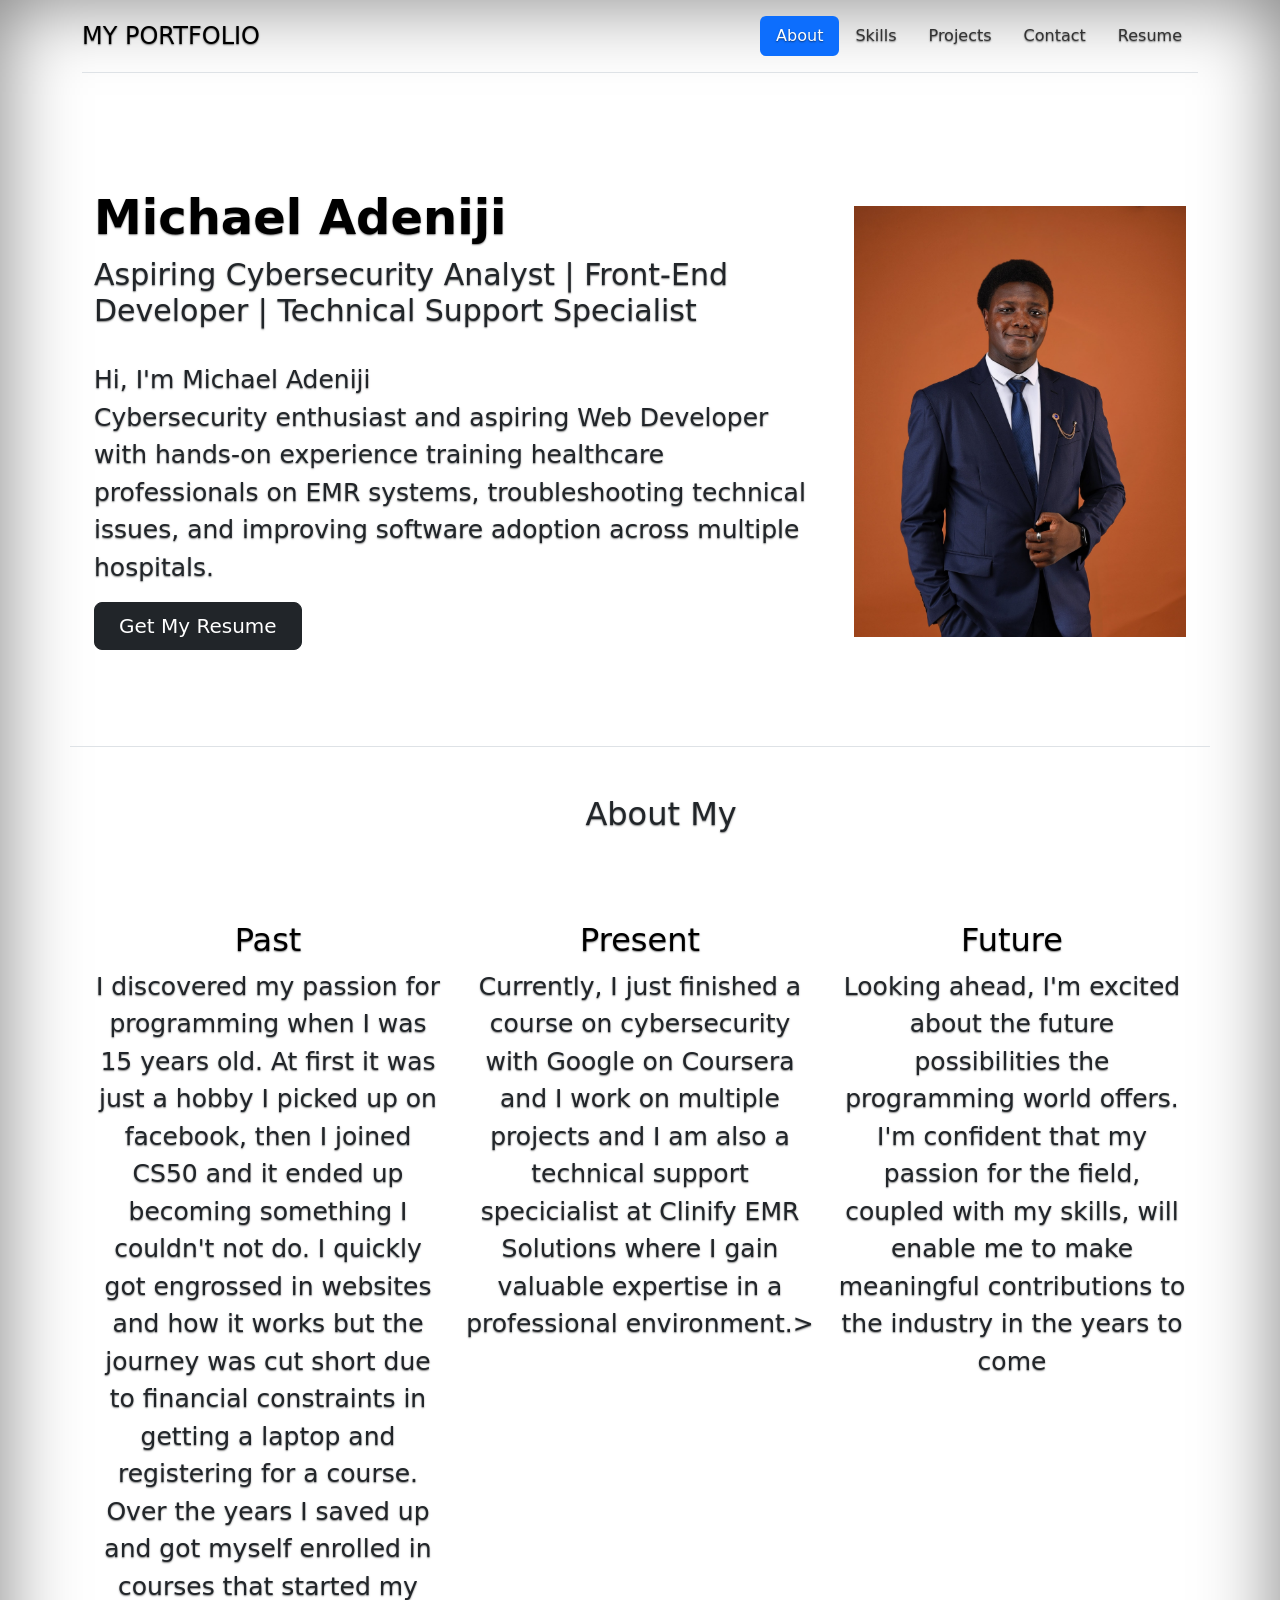
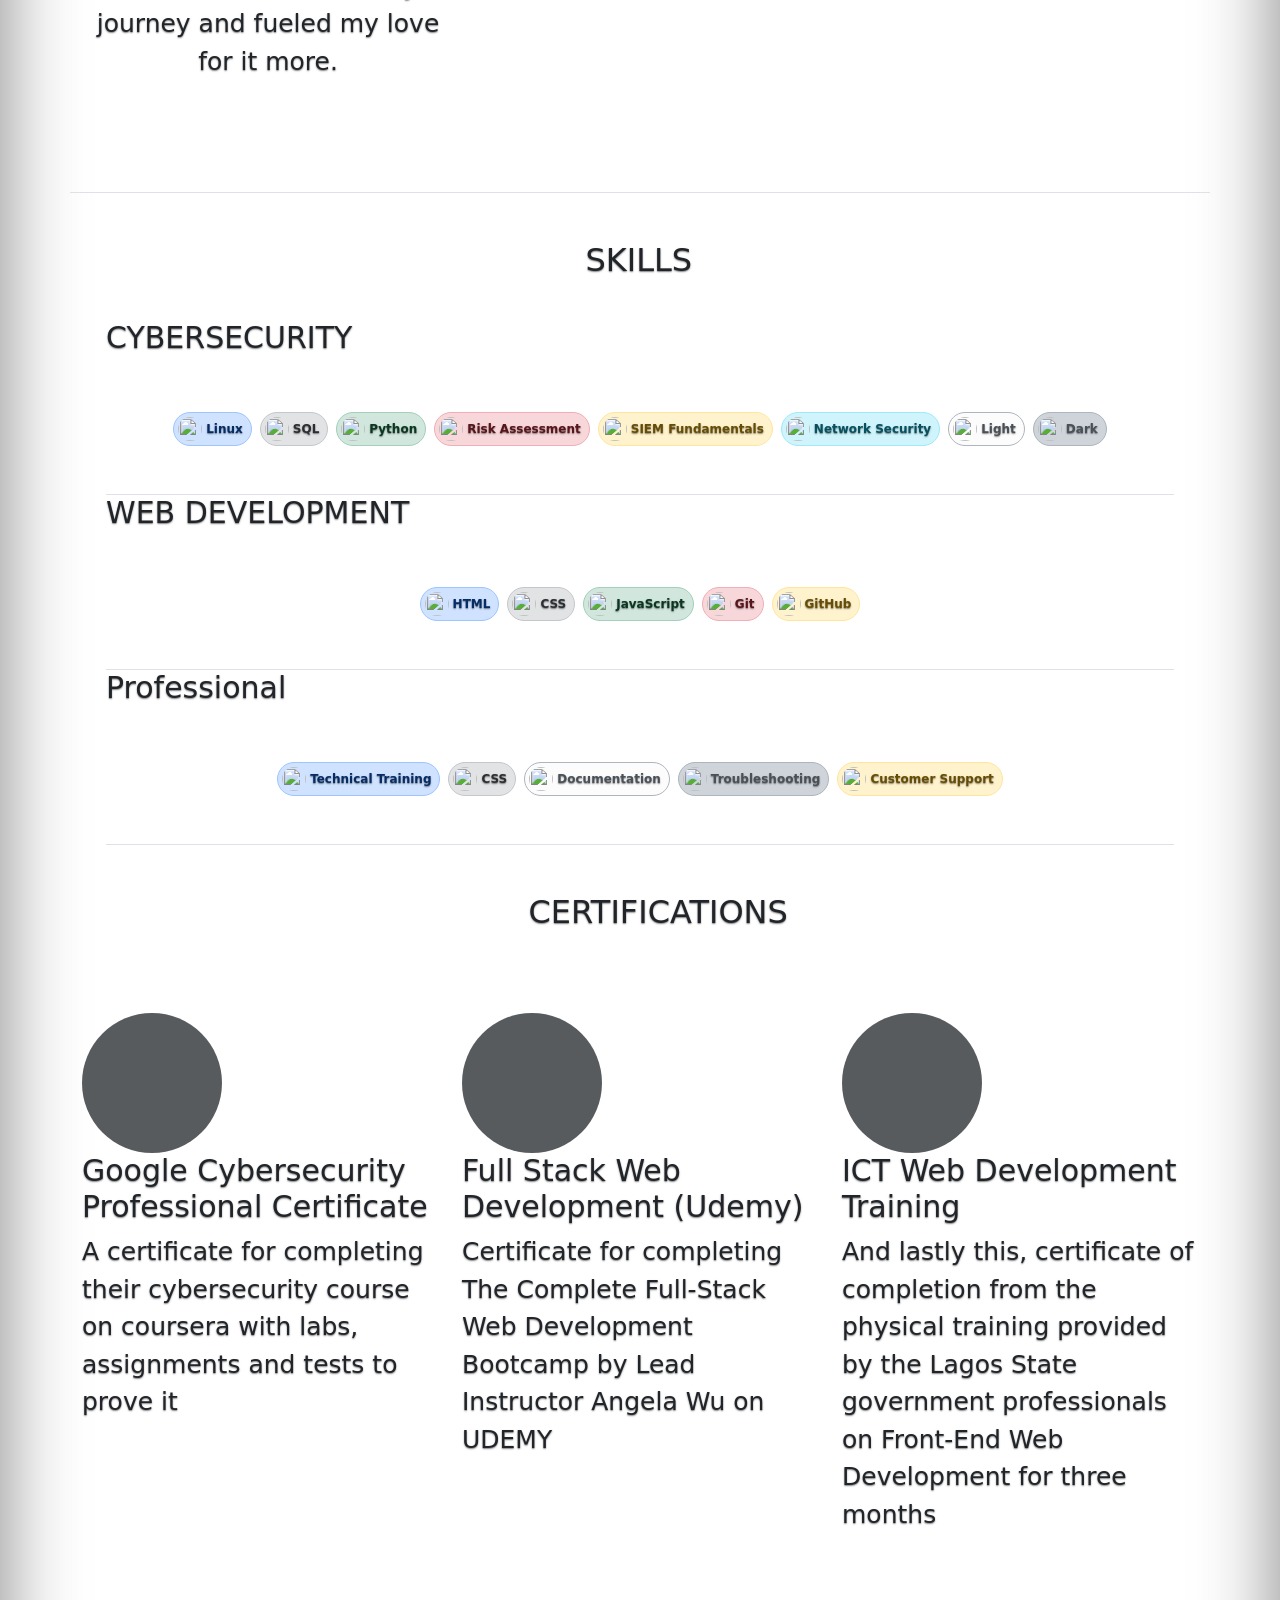
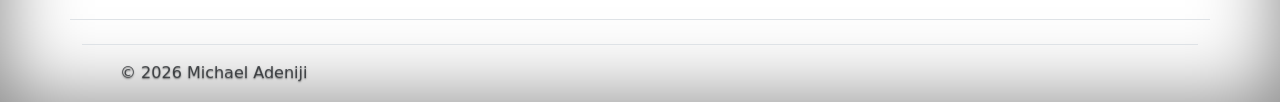
==== My Portfolio/index.html @ 59463bf4 "Add files via upload" ====
<!DOCTYPE html>
<html lang="en">
<head>
    <meta charset="UTF-8">
    <meta name="viewport" content="width=device-width, initial-scale=1.0">
    <link rel="stylesheet" href="bootstrap/bootstrap.min.css">
    <link rel="stylesheet" href="css/style.css">
    <title>Adeniji Michael's Projects</title>
</head>
<body>

    <section id="header">
        <div class="container"> 
            <header class="d-flex flex-wrap justify-content-center py-3 mb-4 border-bottom"> 
                <a href="/" class="d-flex align-items-center mb-3 mb-md-0 me-md-auto link-body-emphasis text-decoration-none"> 
                    <!-- <svg class="bi me-2" width="40" height="32" aria-hidden="true">
                        <use xlink:href="#bootstrap"></use>
                    </svg>  -->

                    <span class="fs-4">MY PORTFOLIO</span> 
                </a> 

                <ul class="nav nav-pills"> 
                    <li class="nav-item">
                        <a href="#" class="nav-link active" aria-current="page">About</a>
                    </li> 
                    <li class="nav-item">
                        <a href="#" class="nav-link">Skills</a>
                    </li> 
                    <li class="nav-item">
                        <a href="#" class="nav-link">Projects</a>
                    </li> 
                    <li class="nav-item">
                        <a href="#" class="nav-link">Contact</a>
                    </li> 
                    <li class="nav-item">
                        <a href="#" class="nav-link">Resume</a>
                    </li> 
                </ul> 
            </header> 
        </div>

    </section>

    <section id="about">

        <div class="container col-xxl-8 px-4 py-5 border-bottom"> 
            <div class="row flex-lg-row-reverse align-items-center g-5 py-5"> 
                <div class="col-10 col-sm-8 col-lg-4"> 
                    <img src="images/image.jpg" class="d-block mx-lg-auto img-fluid" alt="Bootstrap Themes" width="500" height="500" loading="lazy"> 
                </div> 

                <div class="col-lg-8"> 
                    <h1 class="display-5 fw-bold text-body-emphasis lh-1 mb-3">Michael Adeniji</h1> 
                    <h2 style="font-size: 30px;">Aspiring Cybersecurity Analyst | Front-End Developer | Technical Support Specialist</h2>
                    <!-- <h2 style="font-size: 20px;">Helping organizations and users adopt technology through secure systems, effective training, and practical problem-solving.</h2> -->

                    <br>
                    <p class="lead">Hi, I'm <strong>Michael Adeniji</strong> <br> Cybersecurity enthusiast and aspiring Web Developer with hands-on experience training healthcare professionals on EMR systems, troubleshooting technical issues, and improving software adoption across multiple hospitals.</p> 

                    <div class="d-grid gap-2 d-md-flex justify-content-md-start"> 
                        <button type="button" class="btn btn-dark btn-lg px-4 me-md-2">Get My Resume</button> 
                        <!-- <button type="button" class="btn btn-outline-secondary btn-lg px-4">Default</button>  -->
                    </div> 
                </div> 
            </div> 
        </div>

    </section>


    <section id="about-page">
        
        <div class="container px-4 py-5 border-bottom" id="featured-3"> 
            <h2 class="pb-2 about">About My</h2> 
            <br>
            <div class="row g-4 py-5 row-cols-1 row-cols-lg-3 ppf"> 
                <div class="feature col"> 
                    <h3 class="fs-2 text-body-emphasis">Past</h3> 
                    <p class="aboutp">I discovered  my passion for programming when I was 15 years old. At first it was just a hobby I picked up on facebook, then I joined CS50 and it ended up becoming something I couldn't not do. I quickly got engrossed in websites and how it works but the journey was cut short due to financial constraints in getting a laptop and registering for a course. Over the years I saved up and got myself enrolled in courses that started my journey and fueled my love for it more.</p> 
                    
                </div> 
                
                <div class="feature col"> 
                    <h3 class="fs-2 text-body-emphasis">Present</h3> 
                    <p class="aboutp">Currently, I just finished a course on cybersecurity with Google on Coursera and I work on multiple projects and I am also a technical support specicialist at Clinify EMR Solutions where I gain valuable expertise in a professional environment.> 
                    
                </div> 

                <div class="feature col"> 
                    <h3 class="fs-2 text-body-emphasis">Future</h3> 
                    <p class="aboutp">Looking ahead, I'm excited about the future possibilities the programming world offers. I'm confident that my passion for the field, coupled with my skills, will enable me to make meaningful contributions to the industry in the years to come</p> 
                    
                </div> 

                
    </section>


    <section id="skills">

        <div class="container px-4 py-5" id="featured-3"> 
            <h2 class="pb-2 about">SKILLS</h2> 
            <br>
            
            <div class="container">
                <h2 style="font-size: 30px;">CYBERSECURITY</h2>
                <div class="d-flex gap-2 justify-content-center py-5 border-bottom"> 
                    <span class="badge d-flex align-items-center p-1 pe-2 text-primary-emphasis bg-primary-subtle border border-primary-subtle rounded-pill"> 
                        <img class="rounded-circle me-1" width="24" height="24" src="https://github.com/mdo.png" alt="">Linux
                    </span> 
                    <span class="badge d-flex align-items-center p-1 pe-2 text-secondary-emphasis bg-secondary-subtle border border-secondary-subtle rounded-pill"> 
                        <img class="rounded-circle me-1" width="24" height="24" src="https://github.com/mdo.png" alt="">SQL
                    </span> 
                    <span class="badge d-flex align-items-center p-1 pe-2 text-success-emphasis bg-success-subtle border border-success-subtle rounded-pill"> 
                        <img class="rounded-circle me-1" width="24" height="24" src="https://github.com/mdo.png" alt="">Python
                    </span> 
                    <span class="badge d-flex align-items-center p-1 pe-2 text-danger-emphasis bg-danger-subtle border border-danger-subtle rounded-pill"> 
                        <img class="rounded-circle me-1" width="24" height="24" src="https://github.com/mdo.png" alt="">Risk Assessment
                    </span> 
                    <span class="badge d-flex align-items-center p-1 pe-2 text-warning-emphasis bg-warning-subtle border border-warning-subtle rounded-pill"> 
                        <img class="rounded-circle me-1" width="24" height="24" src="https://github.com/mdo.png" alt="">SIEM Fundamentals
                    </span> 
                    <span class="badge d-flex align-items-center p-1 pe-2 text-info-emphasis bg-info-subtle border border-info-subtle rounded-pill"> 
                        <img class="rounded-circle me-1" width="24" height="24" src="https://github.com/mdo.png" alt="">Network Security
                    </span> 
                    <span class="badge d-flex align-items-center p-1 pe-2 text-dark-emphasis bg-light-subtle border border-dark-subtle rounded-pill"> 
                        <img class="rounded-circle me-1" width="24" height="24" src="https://github.com/mdo.png" alt="">Light
                    </span> 
                    <span class="badge d-flex align-items-center p-1 pe-2 text-dark-emphasis bg-dark-subtle border border-dark-subtle rounded-pill"> 
                        <img class="rounded-circle me-1" width="24" height="24" src="https://github.com/mdo.png" alt="">Dark
                    </span> 
                </div>

                <h2 style="font-size: 30px;">WEB DEVELOPMENT</h2>
                <div class="d-flex gap-2 justify-content-center py-5 border-bottom"> 
                    <span class="badge d-flex align-items-center p-1 pe-2 text-primary-emphasis bg-primary-subtle border border-primary-subtle rounded-pill"> 
                        <img class="rounded-circle me-1" width="24" height="24" src="https://github.com/mdo.png" alt="">HTML
                    </span> 
                    <span class="badge d-flex align-items-center p-1 pe-2 text-secondary-emphasis bg-secondary-subtle border border-secondary-subtle rounded-pill"> 
                        <img class="rounded-circle me-1" width="24" height="24" src="https://github.com/mdo.png" alt="">CSS
                    </span> 
                    <span class="badge d-flex align-items-center p-1 pe-2 text-success-emphasis bg-success-subtle border border-success-subtle rounded-pill"> 
                        <img class="rounded-circle me-1" width="24" height="24" src="https://github.com/mdo.png" alt="">JavaScript
                    </span> 
                    <span class="badge d-flex align-items-center p-1 pe-2 text-danger-emphasis bg-danger-subtle border border-danger-subtle rounded-pill"> 
                        <img class="rounded-circle me-1" width="24" height="24" src="https://github.com/mdo.png" alt="">Git
                    </span> 
                    <span class="badge d-flex align-items-center p-1 pe-2 text-warning-emphasis bg-warning-subtle border border-warning-subtle rounded-pill"> 
                        <img class="rounded-circle me-1" width="24" height="24" src="https://github.com/mdo.png" alt="">GitHub
                    </span> 
                    <!-- <span class="badge d-flex align-items-center p-1 pe-2 text-info-emphasis bg-info-subtle border border-info-subtle rounded-pill"> 
                        <img class="rounded-circle me-1" width="24" height="24" src="https://github.com/mdo.png" alt="">Network Security
                    </span> 
                    <span class="badge d-flex align-items-center p-1 pe-2 text-dark-emphasis bg-light-subtle border border-dark-subtle rounded-pill"> 
                        <img class="rounded-circle me-1" width="24" height="24" src="https://github.com/mdo.png" alt="">Light
                    </span> 
                    <span class="badge d-flex align-items-center p-1 pe-2 text-dark-emphasis bg-dark-subtle border border-dark-subtle rounded-pill"> 
                        <img class="rounded-circle me-1" width="24" height="24" src="https://github.com/mdo.png" alt="">Dark
                    </span>  -->
                    
                </div>

                <h2 style="font-size: 30px;">Professional</h2>
                <div class="d-flex gap-2 justify-content-center py-5 border-bottom"> 
                    <span class="badge d-flex align-items-center p-1 pe-2 text-primary-emphasis bg-primary-subtle border border-primary-subtle rounded-pill"> 
                        <img class="rounded-circle me-1" width="24" height="24" src="https://github.com/mdo.png" alt="">Technical Training
                    </span> 
                    <span class="badge d-flex align-items-center p-1 pe-2 text-secondary-emphasis bg-secondary-subtle border border-secondary-subtle rounded-pill"> 
                        <img class="rounded-circle me-1" width="24" height="24" src="https://github.com/mdo.png" alt="">CSS
                    </span> 
                    <span class="badge d-flex align-items-center p-1 pe-2 text-dark-emphasis bg-light-subtle border border-dark-subtle rounded-pill"> 
                        <img class="rounded-circle me-1" width="24" height="24" src="https://github.com/mdo.png" alt="">Documentation
                    </span> 
                    <span class="badge d-flex align-items-center p-1 pe-2 text-dark-emphasis bg-dark-subtle border border-dark-subtle rounded-pill"> 
                        <img class="rounded-circle me-1" width="24" height="24" src="https://github.com/mdo.png" alt="">Troubleshooting
                    </span> 
                    <span class="badge d-flex align-items-center p-1 pe-2 text-warning-emphasis bg-warning-subtle border border-warning-subtle rounded-pill"> 
                        <img class="rounded-circle me-1" width="24" height="24" src="https://github.com/mdo.png" alt="">Customer Support
                    </span> 
                
                </div>
            </div>
        </div>
        

    </section>


    <section id="projects">

    </section>


    <section id="certification">

        <div class="container">

            <h2 class="pb-2 cert">CERTIFICATIONS</h2> 
            <br>

            <div class="row border-bottom certlist"> 
                <div class="col-lg-4"> 
                    <svg aria-label="Placeholder" class="bd-placeholder-img rounded-circle" height="140" preserveAspectRatio="xMidYMid slice" role="img" width="140" xmlns="http://www.w3.org/2000/svg">
                        <title>Placeholder</title>
                        <rect width="100%" height="100%" fill="var(--bs-secondary-color)"></rect>
                    </svg> 

                    <h2 style="font-size: 30px;">Google Cybersecurity Professional Certificate</h2> 
                    <p class="lead">A certificate for completing their cybersecurity course on coursera with labs, assignments and tests to prove it </p> 
                    <!-- <p>
                        <a class="btn btn-secondary" href="#">View details »</a>
                    </p>  -->
                </div>

                <!-- /.col-lg-4 --> 
                <div class="col-lg-4"> 
                    <svg aria-label="Placeholder" class="bd-placeholder-img rounded-circle" height="140" preserveAspectRatio="xMidYMid slice" role="img" width="140" xmlns="http://www.w3.org/2000/svg">
                        <title>Placeholder</title>
                        <rect width="100%" height="100%" fill="var(--bs-secondary-color)"></rect>
                    </svg> 

                    <h2 style="font-size: 30px;">Full Stack Web Development (Udemy)</h2> 
                    <p class="lead">Certificate for completing The Complete Full-Stack Web Development Bootcamp by <strong>Lead Instructor Angela Wu</strong>  on UDEMY </p> 
                    <!-- <p>
                        <a class="btn btn-secondary" href="#">View details »</a>
                    </p>  -->
                </div>

                <!-- /.col-lg-4 --> 
                <div class="col-lg-4"> 
                    <svg aria-label="Placeholder" class="bd-placeholder-img rounded-circle" height="140" preserveAspectRatio="xMidYMid slice" role="img" width="140" xmlns="http://www.w3.org/2000/svg">
                        <title>Placeholder</title>
                        <rect width="100%" height="100%" fill="var(--bs-secondary-color)"></rect>
                    </svg> 

                    <h2 style="font-size: 30px;">ICT Web Development Training</h2> 
                    <p class="lead">And lastly this, certificate of completion from the physical training  provided by the Lagos State government professionals on Front-End Web Development for three months</p> 
                    <!-- <p>
                        <a class="btn btn-secondary" href="#">View details »</a>
                    </p>  -->
                </div>

             
            </div>
        </div>

    </section>

    <section id="contact">

    </section>

    <section id="footer">
        <div class="container"> 
            <footer class="d-flex flex-wrap justify-content-between align-items-center py-3 mt-4 border-top"> 
                <div class="col-md-4 d-flex align-items-center"> 
                    <a href="/" class="mb-3 me-2 mb-md-0 text-body-secondary text-decoration-none lh-1" aria-label="Bootstrap"> 
                        <svg class="bi" width="30" height="24" aria-hidden="true">
                            <use xlink:href="#bootstrap"></use>
                        </svg> 
                    </a> 

                    <span class="mb-3 mb-md-0 text-body-secondary">© 2026 Michael Adeniji</span> 
                </div> 

                <ul class="nav col-md-4 justify-content-end list-unstyled d-flex"> 
                    <li class="ms-3">
                        <a class="text-body-secondary" href="#" aria-label="Instagram">
                            <svg class="bi" width="24" height="24" aria-hidden="true">
                                <use xlink:href="#instagram"></use>
                            </svg>
                        </a>
                    </li> 

                    <!-- <li class="ms-3">
                        <a class="text-body-secondary" href="#" aria-label="Facebook">
                            <svg class="bi" width="24" height="24">
                                <use xlink:href="#facebook"></use>
                            </svg> -->
                        </a>
                    </li> 
                </ul> 
            </footer> 
        </div>
    </section>

    
</body>
</html>
---- My Portfolio/css/style.css ----
/*
 * Globals
 */


/* Custom default button */


body {
    text-shadow: 0 .05rem .1rem rgba(0, 0, 0, .5);
    box-shadow: inset 0 0 5rem rgba(0, 0, 0, .5);
}





/*Myself*/

.b-example-divider {
    width: 100%;
    height: 3rem;
    background-color: #0000001a;
    border: solid rgba(0, 0, 0, .15);
    border-width: 1px 0;
    box-shadow: inset 0 .5em 1.5em #0000001a, inset 0 .125em .5em #00000026;
}

.lead{
  font-size: 25px;
  font-weight: 300;
}

.about{
  padding-left: 45%;
}

.ppf{
  text-align: center;
}

.aboutp{
  font-size: 25px;
}

.cert{
  margin-bottom: 50px;
  padding-left: 40%;
}

.certlist{
  padding-bottom: 70px;

}






/*Examples*/
.btn-light,
.btn-light:hover,
.btn-light:focus {
  color: #333;
  text-shadow: none; /* Prevent inheritance from `body` */
}


/*
 * Base structure
 */

body {
  text-shadow: 0 .05rem .1rem rgba(0, 0, 0, .5);
  box-shadow: inset 0 0 5rem rgba(0, 0, 0, .5);
}

.cover-container {
  max-width: 42em;
}


/*
 * Header
 */

.nav-masthead .nav-link {
  color: rgba(255, 255, 255, .5);
  border-bottom: .25rem solid transparent;
}

.nav-masthead .nav-link:hover,
.nav-masthead .nav-link:focus {
  border-bottom-color: rgba(255, 255, 255, .25);
}

.nav-masthead .nav-link + .nav-link {
  margin-left: 1rem;
}

.nav-masthead .active {
  color: #fff;
  border-bottom-color: #fff;
}

.nav-link{
  color: #333;
}
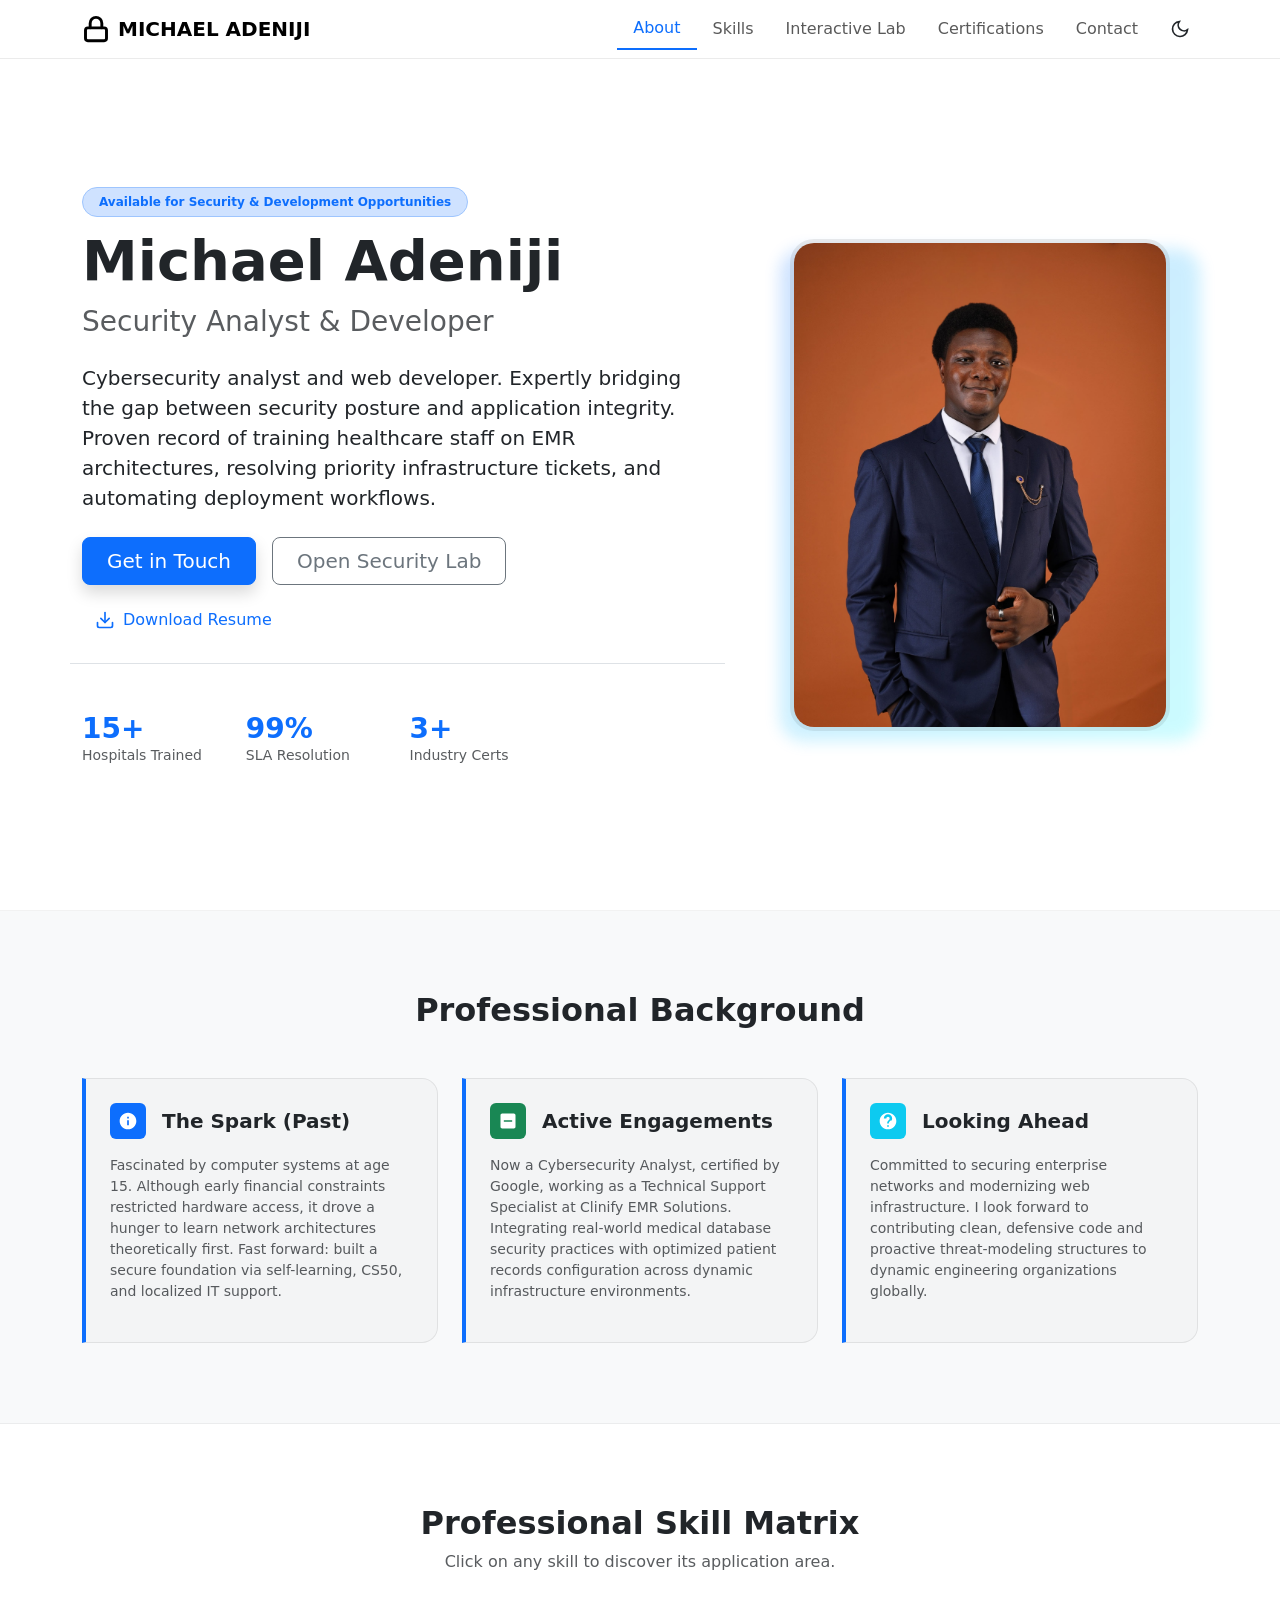
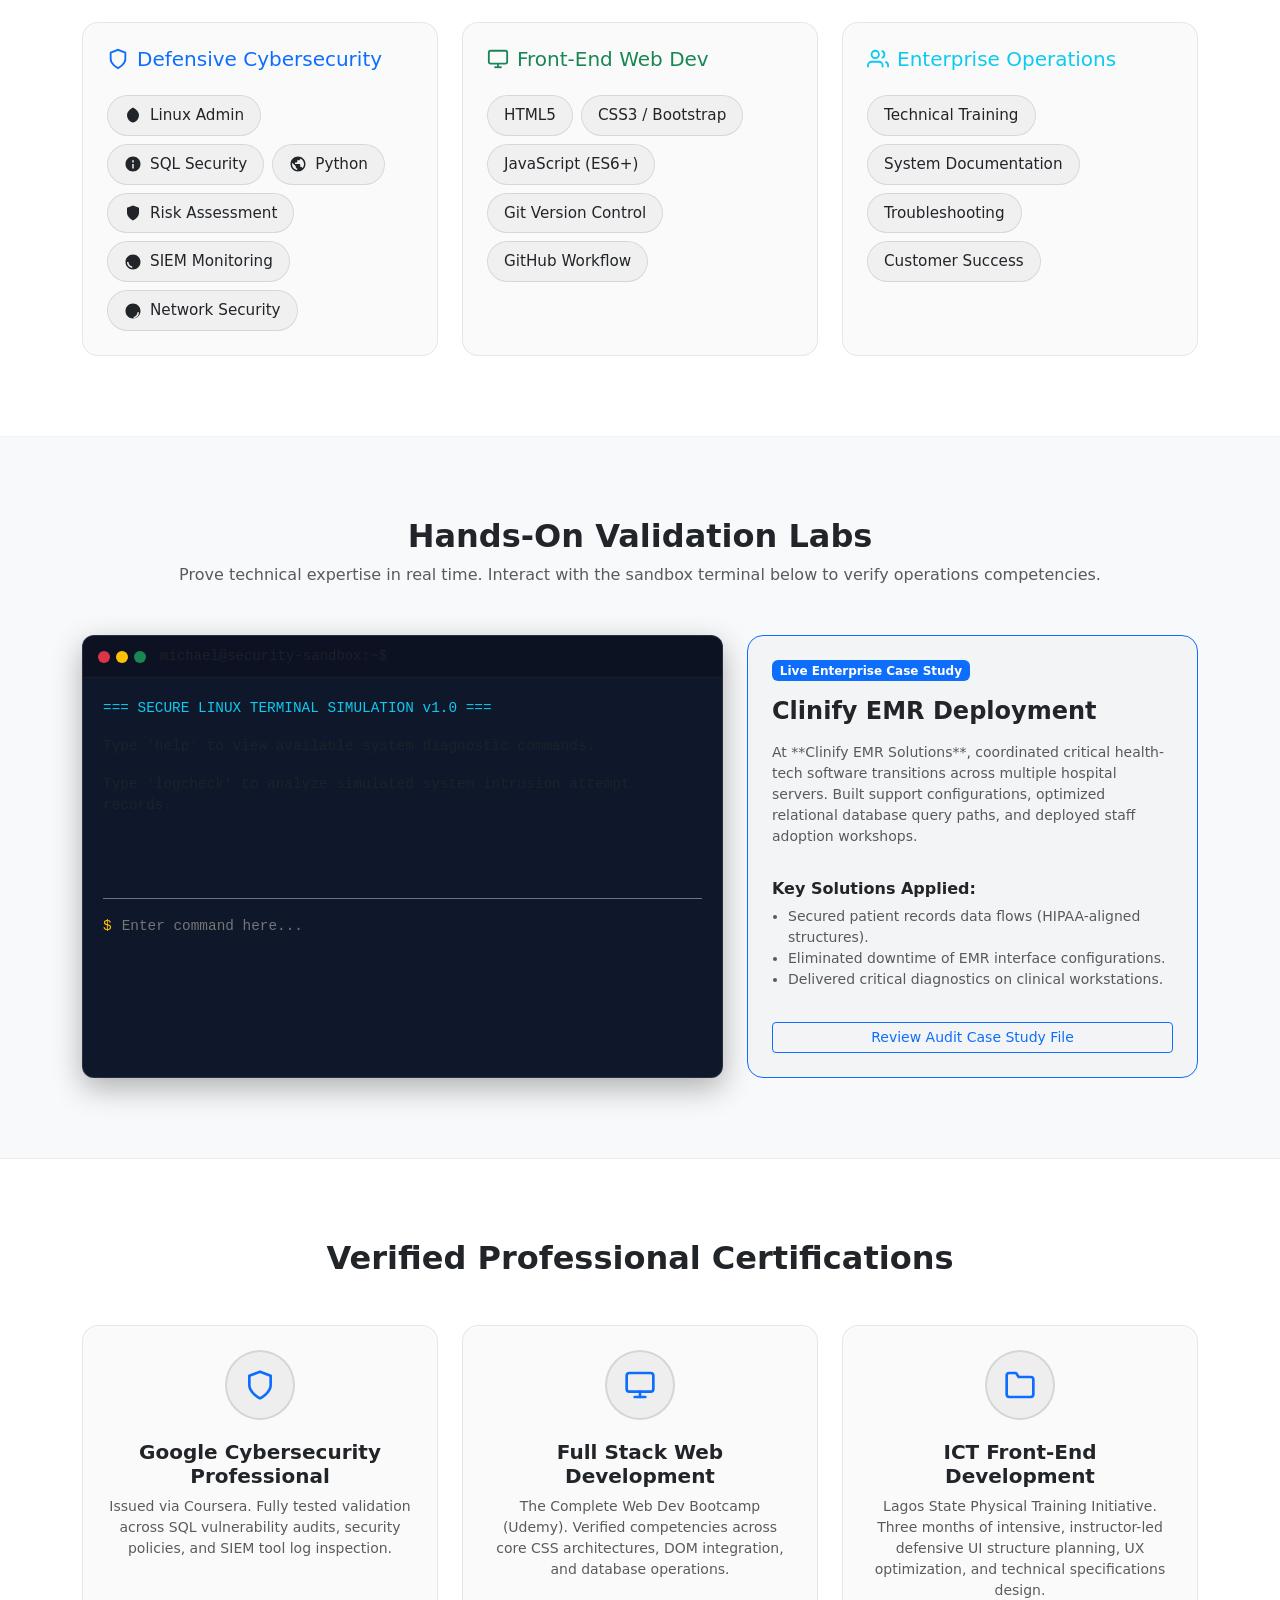
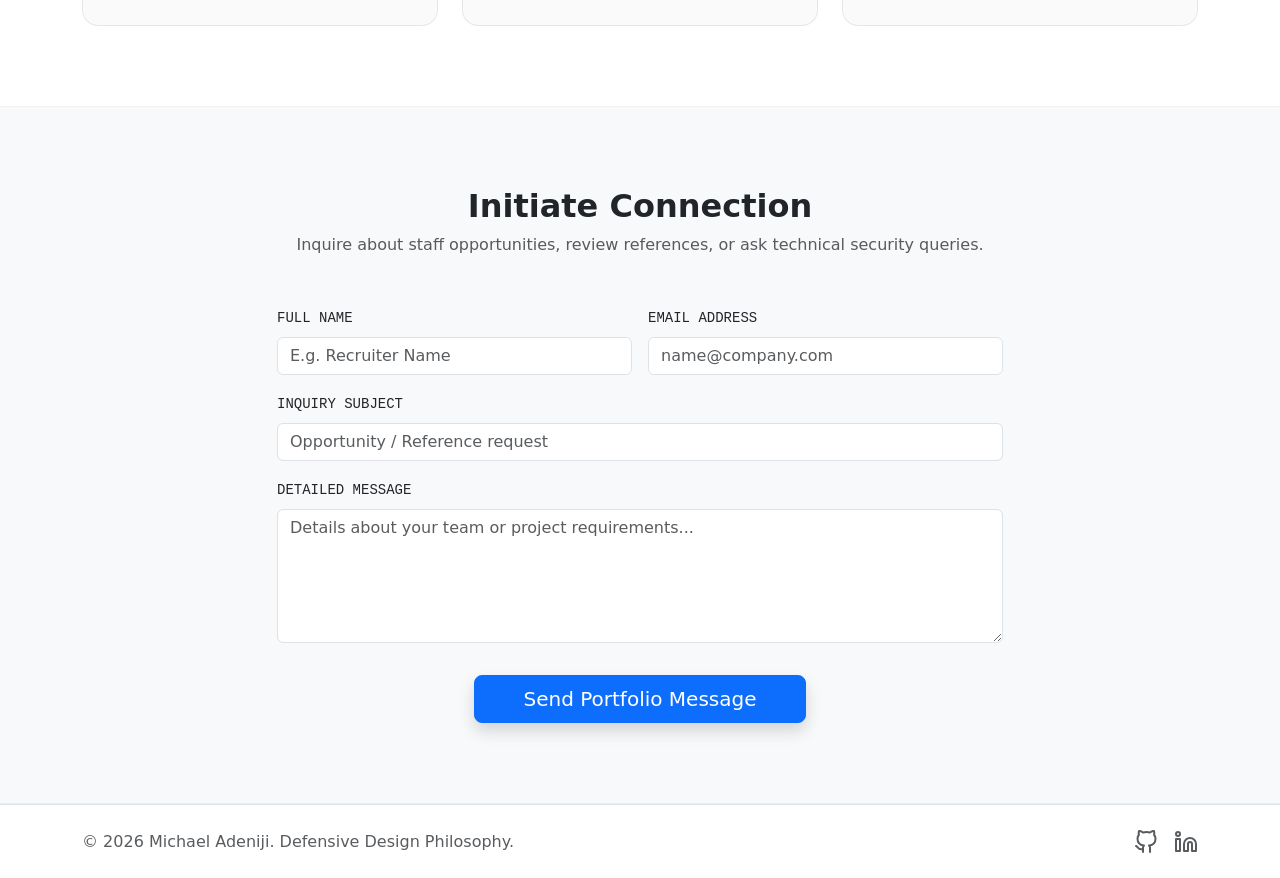
==== commit 6ea262a7: "Updated Files" ====
--- a/My Portfolio/index.html
+++ b/My Portfolio/index.html
@@ -3,288 +3,430 @@
 <head>
     <meta charset="UTF-8">
     <meta name="viewport" content="width=device-width, initial-scale=1.0">
-    <link rel="stylesheet" href="bootstrap/bootstrap.min.css">
-    <link rel="stylesheet" href="css/style.css">
-    <title>Adeniji Michael's Projects</title>
+    <link rel="stylesheet" href="bootstrap/bootstrap.css">
+    <link rel="stylesheet" href="css/style2.css">
+    <title>Michael Adeniji | Security, Tech Support & Web Dev Portfolio</title>
 </head>
 <body>
 
-    <section id="header">
-        <div class="container"> 
-            <header class="d-flex flex-wrap justify-content-center py-3 mb-4 border-bottom"> 
-                <a href="/" class="d-flex align-items-center mb-3 mb-md-0 me-md-auto link-body-emphasis text-decoration-none"> 
-                    <!-- <svg class="bi me-2" width="40" height="32" aria-hidden="true">
-                        <use xlink:href="#bootstrap"></use>
-                    </svg>  -->
-
-                    <span class="fs-4">MY PORTFOLIO</span> 
-                </a> 
-
-                <ul class="nav nav-pills"> 
-                    <li class="nav-item">
-                        <a href="#" class="nav-link active" aria-current="page">About</a>
-                    </li> 
-                    <li class="nav-item">
-                        <a href="#" class="nav-link">Skills</a>
-                    </li> 
-                    <li class="nav-item">
-                        <a href="#" class="nav-link">Projects</a>
-                    </li> 
-                    <li class="nav-item">
-                        <a href="#" class="nav-link">Contact</a>
-                    </li> 
-                    <li class="nav-item">
-                        <a href="#" class="nav-link">Resume</a>
-                    </li> 
-                </ul> 
-            </header> 
-        </div>
-
-    </section>
-
-    <section id="about">
-
-        <div class="container col-xxl-8 px-4 py-5 border-bottom"> 
-            <div class="row flex-lg-row-reverse align-items-center g-5 py-5"> 
-                <div class="col-10 col-sm-8 col-lg-4"> 
-                    <img src="images/image.jpg" class="d-block mx-lg-auto img-fluid" alt="Bootstrap Themes" width="500" height="500" loading="lazy"> 
-                </div> 
-
-                <div class="col-lg-8"> 
-                    <h1 class="display-5 fw-bold text-body-emphasis lh-1 mb-3">Michael Adeniji</h1> 
-                    <h2 style="font-size: 30px;">Aspiring Cybersecurity Analyst | Front-End Developer | Technical Support Specialist</h2>
-                    <!-- <h2 style="font-size: 20px;">Helping organizations and users adopt technology through secure systems, effective training, and practical problem-solving.</h2> -->
-
-                    <br>
-                    <p class="lead">Hi, I'm <strong>Michael Adeniji</strong> <br> Cybersecurity enthusiast and aspiring Web Developer with hands-on experience training healthcare professionals on EMR systems, troubleshooting technical issues, and improving software adoption across multiple hospitals.</p> 
-
-                    <div class="d-grid gap-2 d-md-flex justify-content-md-start"> 
-                        <button type="button" class="btn btn-dark btn-lg px-4 me-md-2">Get My Resume</button> 
-                        <!-- <button type="button" class="btn btn-outline-secondary btn-lg px-4">Default</button>  -->
-                    </div> 
-                </div> 
-            </div> 
-        </div>
-
-    </section>
-
-
-    <section id="about-page">
-        
-        <div class="container px-4 py-5 border-bottom" id="featured-3"> 
-            <h2 class="pb-2 about">About My</h2> 
-            <br>
-            <div class="row g-4 py-5 row-cols-1 row-cols-lg-3 ppf"> 
-                <div class="feature col"> 
-                    <h3 class="fs-2 text-body-emphasis">Past</h3> 
-                    <p class="aboutp">I discovered  my passion for programming when I was 15 years old. At first it was just a hobby I picked up on facebook, then I joined CS50 and it ended up becoming something I couldn't not do. I quickly got engrossed in websites and how it works but the journey was cut short due to financial constraints in getting a laptop and registering for a course. Over the years I saved up and got myself enrolled in courses that started my journey and fueled my love for it more.</p> 
+    <!-- STICKY HEADER -->
+    <nav class="navbar navbar-expand-lg sticky-top">
+        <div class="container">
+            <a class="navbar-brand d-flex align-items-center" href="#">
+                <svg class="me-2" width="28" height="28" viewBox="0 0 24 24" fill="none" stroke="currentColor" stroke-width="2.5" stroke-linecap="round" stroke-linejoin="round">
+                    <rect x="3" y="11" width="18" height="11" rx="2" ry="2"></rect>
+                    <path d="M7 11V7a5 5 0 0 1 10 0v4"></path>
+                </svg>
+                <span class="fw-bold tracking-wider">MICHAEL ADENIJI</span>
+            </a>
+            <button class="navbar-toggler" type="button" data-bs-toggle="collapse" data-bs-target="#navbarNav" aria-controls="navbarNav" aria-expanded="false" aria-label="Toggle navigation">
+                <span class="navbar-toggler-icon"></span>
+            </button>
+            <div class="collapse navbar-collapse" id="navbarNav">
+                <ul class="navbar-nav ms-auto align-items-center">
+                    <li class="nav-item"><a class="nav-link px-3 active" href="#about">About</a></li>
+                    <li class="nav-item"><a class="nav-link px-3" href="#skills">Skills</a></li>
+                    <li class="nav-item"><a class="nav-link px-3" href="#projects">Interactive Lab</a></li>
+                    <li class="nav-item"><a class="nav-link px-3" href="#certifications">Certifications</a></li>
+                    <li class="nav-item"><a class="nav-link px-3" href="#contact">Contact</a></li>
+                    <li class="nav-item ms-lg-2">
+                        <!-- Theme Toggle Button -->
+                        <button class="theme-switcher-btn" id="themeToggler" aria-label="Toggle dark/light theme">
+                            <!-- Sun Icon -->
+                            <svg class="d-none" id="sunIcon" width="20" height="20" viewBox="0 0 24 24" fill="none" stroke="currentColor" stroke-width="2">
+                                <circle cx="12" cy="12" r="5"></circle>
+                                <line x1="12" y1="1" x2="12" y2="3"></line>
+                                <line x1="12" y1="21" x2="12" y2="23"></line>
+                                <line x1="4.22" y1="4.22" x2="5.64" y2="5.64"></line>
+                                <line x1="18.36" y1="18.36" x2="19.78" y2="19.78"></line>
+                                <line x1="1" y1="12" x2="3" y2="12"></line>
+                                <line x1="21" y1="12" x2="23" y2="12"></line>
+                                <line x1="4.22" y1="19.78" x2="5.64" y2="18.36"></line>
+                                <line x1="18.36" y1="5.64" x2="19.78" y2="4.22"></line>
+                            </svg>
+                            <!-- Moon Icon -->
+                            <svg id="moonIcon" width="20" height="20" viewBox="0 0 24 24" fill="none" stroke="currentColor" stroke-width="2">
+                                <path d="M21 12.79A9 9 0 1 1 11.21 3 7 7 0 0 0 21 12.79z"></path>
+                            </svg>
+                        </button>
+                    </li>
+                </ul>
+            </div>
+        </div>
+    </nav>
+
+    <!-- HERO SECTION -->
+    <section id="about" class="d-flex align-items-center">
+        <div class="container">
+            <div class="row align-items-center g-5 py-5 flex-column-reverse flex-lg-row">
+                <div class="col-lg-7 text-center text-lg-start">
+                    <span class="badge bg-primary-subtle text-primary border border-primary-subtle px-3 py-2 rounded-pill mb-3">Available for Security & Development Opportunities</span>
+                    <h1 class="display-4 fw-bold lh-1 mb-3">Michael Adeniji</h1>
+                    <h2 class="h3 text-muted mb-4">Security Analyst & Developer</h2>
                     
-                </div> 
+                    <p class="lead mb-4">
+                        Cybersecurity analyst and web developer. Expertly bridging the gap between security posture and application integrity. Proven record of training healthcare staff on EMR architectures, resolving priority infrastructure tickets, and automating deployment workflows.
+                    </p>
+
+                    <div class="d-flex flex-wrap gap-3 justify-content-center justify-content-lg-start">
+                        <a href="#contact" class="btn btn-primary btn-lg px-4 shadow">Get in Touch</a>
+                        <a href="#projects" class="btn btn-outline-secondary btn-lg px-4">Open Security Lab</a>
+                        <button class="btn btn-link text-decoration-none d-flex align-items-center gap-2" id="downloadResumeBtn">
+                            <svg width="20" height="20" viewBox="0 0 24 24" fill="none" stroke="currentColor" stroke-width="2" stroke-linecap="round" stroke-linejoin="round">
+                                <path d="M21 15v4a2 2 0 0 1-2 2H5a2 2 0 0 1-2-2v-4"></path>
+                                <polyline points="7 10 12 15 17 10"></polyline>
+                                <line x1="12" y1="15" x2="12" y2="3"></line>
+                            </svg>
+                            Download Resume
+                        </button>
+                    </div>
+
+                    <!-- Recruiter Fast-Facts Stats Block -->
+                    <div class="row g-4 mt-4 pt-4 border-top">
+                        <div class="col-4 col-md-3">
+                            <h3 class="fw-bold text-primary mb-0">15+</h3>
+                            <p class="small text-muted">Hospitals Trained</p>
+                        </div>
+                        <div class="col-4 col-md-3">
+                            <h3 class="fw-bold text-primary mb-0">99%</h3>
+                            <p class="small text-muted">SLA Resolution</p>
+                        </div>
+                        <div class="col-4 col-md-3">
+                            <h3 class="fw-bold text-primary mb-0">3+</h3>
+                            <p class="small text-muted">Industry Certs</p>
+                        </div>
+                    </div>
+                </div>
+
+                <div class="col-lg-5 col-sm-9 col-11 text-center">
+                    <div class="hero-image-container">
+                        <div class="hero-image-bg"></div>
+                        <!-- Profile Image loads, with fallback styling and vector SVG if local asset fails -->
+                        <img src="images/image.jpg" class="img-fluid hero-img" alt="Michael Adeniji Profile" width="380" height="420" loading="lazy" onerror="this.onerror=null; this.src='data:image/svg+xml;utf8,<svg xmlns=%22http://www.w3.org/2000/svg%22 viewBox=%220 0 380 420%22 width=%22380%22 height=%22420%22 fill=%22%232c3e50%22><rect width=%22100%25%22 height=%22100%25%22 fill=%22%231e293b%22/><circle cx=%22190%22 cy=%22160%22 r=%2280%22 fill=%22%23334155%22/><path d=%22M60,340 C60,260 120,240 190,240 C260,240 320,260 320,340 L320,390 L60,390 Z%22 fill=%22%23334155%22/><text x=%2250%25%22 y=%2290%25%22 dominant-baseline=%22middle%22 text-anchor=%22middle%22 fill=%22%23ffffff%22 font-family=%22sans-serif%22 font-size=%2222%22>Michael Adeniji</text></svg>';">
+                    </div>
+                </div>
+            </div>
+        </div>
+    </section>
+
+    <!-- PROFESSIONAL TIMELINE SECTION -->
+    <section class="bg-body-tertiary">
+        <div class="container">
+            <h2 class="text-center mb-5 fw-bold">Professional Background</h2>
+            <div class="row g-4 justify-content-center">
+                <!-- Past -->
+                <div class="col-md-4">
+                    <div class="card h-100 custom-card timeline-card p-4">
+                        <div class="d-flex align-items-center gap-3 mb-3">
+                            <span class="badge bg-primary text-white p-2 rounded">
+                                <svg width="20" height="20" fill="currentColor" viewBox="0 0 24 24"><path d="M12 2C6.48 2 2 6.48 2 12s4.48 10 10 10 10-4.48 10-10S17.52 2 12 2zm1 15h-2v-6h2v6zm0-8h-2V7h2v2z"/></svg>
+                            </span>
+                            <h3 class="h5 mb-0 fw-bold">The Spark (Past)</h3>
+                        </div>
+                        <p class="text-muted small">
+                            Fascinated by computer systems at age 15. Although early financial constraints restricted hardware access, it drove a hunger to learn network architectures theoretically first. Fast forward: built a secure foundation via self-learning, CS50, and localized IT support.
+                        </p>
+                    </div>
+                </div>
+                <!-- Present -->
+                <div class="col-md-4">
+                    <div class="card h-100 custom-card timeline-card p-4">
+                        <div class="d-flex align-items-center gap-3 mb-3">
+                            <span class="badge bg-success text-white p-2 rounded">
+                                <svg width="20" height="20" fill="currentColor" viewBox="0 0 24 24"><path d="M19 3H5c-1.1 0-2 .9-2 2v14c0 1.1.9 2 2 2h14c1.1 0 2-.9 2-2V5c0-1.1-.9-2-2-2zm-2 10H7v-2h10v2z"/></svg>
+                            </span>
+                            <h3 class="h5 mb-0 fw-bold">Active Engagements</h3>
+                        </div>
+                        <p class="text-muted small">
+                            Now a Cybersecurity Analyst, certified by Google, working as a Technical Support Specialist at Clinify EMR Solutions. Integrating real-world medical database security practices with optimized patient records configuration across dynamic infrastructure environments.
+                        </p>
+                    </div>
+                </div>
+                <!-- Future -->
+                <div class="col-md-4">
+                    <div class="card h-100 custom-card timeline-card p-4">
+                        <div class="d-flex align-items-center gap-3 mb-3">
+                            <span class="badge bg-info text-white p-2 rounded">
+                                <svg width="20" height="20" fill="currentColor" viewBox="0 0 24 24"><path d="M12 2C6.48 2 2 6.48 2 12s4.48 10 10 10 10-4.48 10-10S17.52 2 12 2zm1 17h-2v-2h2v2zm2.07-7.75l-.9.92C13.45 12.9 13 13.5 13 15h-2v-.5c0-1.1.45-2.1 1.17-2.83l1.24-1.26c.37-.36.59-.86.59-1.41 0-1.1-.9-2-2-2s-2 .9-2 2H7c0-2.76 2.24-5 5-5s5 2.24 5 5c0 1.04-.42 1.99-1.07 2.75z"/></svg>
+                            </span>
+                            <h3 class="h5 mb-0 fw-bold">Looking Ahead</h3>
+                        </div>
+                        <p class="text-muted small">
+                            Committed to securing enterprise networks and modernizing web infrastructure. I look forward to contributing clean, defensive code and proactive threat-modeling structures to dynamic engineering organizations globally.
+                        </p>
+                    </div>
+                </div>
+            </div>
+        </div>
+    </section>
+
+    <!-- SKILLS SECTION -->
+    <section id="skills">
+        <div class="container">
+            <h2 class="text-center mb-2 fw-bold">Professional Skill Matrix</h2>
+            <p class="text-muted text-center mb-5">Click on any skill to discover its application area.</p>
+
+            <div class="row g-4">
+                <!-- Cybersecurity Stack -->
+                <div class="col-lg-4">
+                    <div class="card h-100 p-4 custom-card">
+                        <h3 class="h5 mb-4 text-primary d-flex align-items-center gap-2">
+                            <svg width="22" height="22" viewBox="0 0 24 24" fill="none" stroke="currentColor" stroke-width="2"><path d="M12 22s8-4 8-10V5l-8-3-8 3v7c0 6 8 10 8 10z"/></svg>
+                            Defensive Cybersecurity
+                        </h3>
+                        <div class="d-flex flex-wrap gap-2">
+                            <span class="skill-badge" data-skill="Linux">
+                                <svg viewBox="0 0 24 24"><path d="M12 2s-8 4-8 10h16c0-6-8-10-8-10z M4 12c0 5 4 10 8 10s8-5 8-10H4z"/></svg> Linux Admin
+                            </span>
+                            <span class="skill-badge" data-skill="SQL Injection / Query Security">
+                                <svg viewBox="0 0 24 24"><path d="M12 2C6.48 2 2 6.48 2 12s4.48 10 10 10 10-4.48 10-10S17.52 2 12 2zm1 16h-2v-6h2v6zm0-8h-2V7h2v2z"/></svg> SQL Security
+                            </span>
+                            <span class="skill-badge" data-skill="Scripting Automation">
+                                <svg viewBox="0 0 24 24"><path d="M12 2C6.48 2 2 6.48 2 12s4.48 10 10 10 10-4.48 10-10S17.52 2 12 2zm-1 17.93c-3.95-.49-7-3.85-7-7.93 0-.62.08-1.21.21-1.79L9 15v1c0 1.1.9 2 2 2v1.93zm6.9-2.53c-.26-.81-1-1.4-1.9-1.4h-1v-3c0-.55-.45-1-1-1h-6v-2h2c.55 0 1-.45 1-1V7h2c1.1 0 2-.9 2-2v-.41c2.93 1.19 5 4.06 5 7.41 0 2.08-.8 3.97-2.1 5.39z"/></svg> Python
+                            </span>
+                            <span class="skill-badge" data-skill="Vulnerability Analysis">
+                                <svg viewBox="0 0 24 24"><path d="M12 22s8-4 8-10V5l-8-3-8 3v7c0 6 8 10 8 10z"/></svg> Risk Assessment
+                            </span>
+                            <span class="skill-badge" data-skill="Security Monitoring">
+                                <svg viewBox="0 0 24 24"><path d="M12 2C6.48 2 2 6.48 2 12s4.48 10 10 10 10-4.48 10-10S17.52 2 12 2zm-1 17.93c-3.95-.49-7-3.85-7-7.93h2c0 3.04 2.19 5.57 5 6.13v1.8z"/></svg> SIEM Monitoring
+                            </span>
+                            <span class="skill-badge" data-skill="Traffic Analysis">
+                                <svg viewBox="0 0 24 24"><path d="M12 2C6.48 2 2 6.48 2 12s4.48 10 10 10 10-4.48 10-10S17.52 2 12 2zm1 17.93c2.81-.56 5-3.09 5-6.13h2c0 4.08-3.05 7.44-7 7.93v-1.8z"/></svg> Network Security
+                            </span>
+                        </div>
+                    </div>
+                </div>
+
+                <!-- Web Development Stack -->
+                <div class="col-lg-4">
+                    <div class="card h-100 p-4 custom-card">
+                        <h3 class="h5 mb-4 text-success d-flex align-items-center gap-2">
+                            <svg width="22" height="22" viewBox="0 0 24 24" fill="none" stroke="currentColor" stroke-width="2"><rect x="2" y="3" width="20" height="14" rx="2" ry="2"></rect><line x1="8" y1="21" x2="16" y2="21"></line><line x1="12" y1="17" x2="12" y2="21"></line></svg>
+                            Front-End Web Dev
+                        </h3>
+                        <div class="d-flex flex-wrap gap-2">
+                            <span class="skill-badge" data-skill="Document Layout">HTML5</span>
+                            <span class="skill-badge" data-skill="Responsive Layouts & Bootstrap">CSS3 / Bootstrap</span>
+                            <span class="skill-badge" data-skill="Dynamic Interactive DOM Logic">JavaScript (ES6+)</span>
+                            <span class="skill-badge" data-skill="Version Control Integration">Git Version Control</span>
+                            <span class="skill-badge" data-skill="Collaborative Engineering Code Repository">GitHub Workflow</span>
+                        </div>
+                    </div>
+                </div>
+
+                <!-- Enterprise Professional Stack -->
+                <div class="col-lg-4">
+                    <div class="card h-100 p-4 custom-card">
+                        <h3 class="h5 mb-4 text-info d-flex align-items-center gap-2">
+                            <svg width="22" height="22" viewBox="0 0 24 24" fill="none" stroke="currentColor" stroke-width="2"><path d="M17 21v-2a4 4 0 0 0-4-4H5a4 4 0 0 0-4 4v2"></path><circle cx="9" cy="7" r="4"></circle><path d="M23 21v-2a4 4 0 0 0-3-3.87"></path><path d="M16 3.13a4 4 0 0 1 0 7.75"></path></svg>
+                            Enterprise Operations
+                        </h3>
+                        <div class="d-flex flex-wrap gap-2">
+                            <span class="skill-badge" data-skill="User Training & Software Adoption Programs">Technical Training</span>
+                            <span class="skill-badge" data-skill="Internal Infrastructure Manuals">System Documentation</span>
+                            <span class="skill-badge" data-skill="Diagnostic Diagnostics & Active Logs Analysis">Troubleshooting</span>
+                            <span class="skill-badge" data-skill="SLA Management & Ticket Remediation">Customer Success</span>
+                        </div>
+                    </div>
+                </div>
+            </div>
+
+            <!-- Interactivity Insight Panel -->
+            <div class="mt-4 p-3 rounded-3 text-center border bg-body-secondary d-none" id="skillDescriptionPanel">
+                <strong id="selectedSkillName" class="text-primary">Selected Skill</strong>: <span id="selectedSkillDetail">Detail text will show here.</span>
+            </div>
+        </div>
+    </section>
+
+    <!-- PROJECTS & RECRUITER LAB SECTION -->
+    <section id="projects" class="bg-body-tertiary">
+        <div class="container">
+            <h2 class="text-center mb-2 fw-bold">Hands-On Validation Labs</h2>
+            <p class="text-muted text-center mb-5">Prove technical expertise in real time. Interact with the sandbox terminal below to verify operations competencies.</p>
+
+            <div class="row g-4">
+                <!-- Sandbox Interactive Terminal Widget -->
+                <div class="col-lg-7">
+                    <div class="terminal-box h-100 d-flex flex-column">
+                        <div class="terminal-header">
+                            <span class="terminal-dot bg-danger"></span>
+                            <span class="terminal-dot bg-warning"></span>
+                            <span class="terminal-dot bg-success"></span>
+                            <span class="ms-2 text-muted small font-monospace">michael@security-sandbox:~$</span>
+                        </div>
+                        <div class="terminal-body d-flex flex-column justify-content-between">
+                            <div id="terminalConsoleOutput">
+                                <p class="text-info">=== SECURE LINUX TERMINAL SIMULATION v1.0 ===</p>
+                                <p class="text-muted">Type 'help' to view available system diagnostic commands.</p>
+                                <p class="text-muted">Type 'logcheck' to analyze simulated system intrusion attempt records.</p>
+                            </div>
+                            <div class="terminal-input-line pt-3 mt-auto border-top border-secondary">
+                                <span class="text-warning">$</span>
+                                <input type="text" id="terminalConsoleInput" class="terminal-input" autofocus autocomplete="off" placeholder="Enter command here...">
+                            </div>
+                        </div>
+                    </div>
+                </div>
+
+                <!-- Featured Case Study Card -->
+                <div class="col-lg-5">
+                    <div class="card h-100 p-4 custom-card border-primary">
+                        <span class="badge bg-primary align-self-start mb-3">Live Enterprise Case Study</span>
+                        <h3 class="h4 mb-3 fw-bold">Clinify EMR Deployment</h3>
+                        <p class="text-muted small">
+                            At **Clinify EMR Solutions**, coordinated critical health-tech software transitions across multiple hospital servers. Built support configurations, optimized relational database query paths, and deployed staff adoption workshops.
+                        </p>
+                        <h4 class="h6 fw-bold mt-3">Key Solutions Applied:</h4>
+                        <ul class="text-muted small ps-3">
+                            <li>Secured patient records data flows (HIPAA-aligned structures).</li>
+                            <li>Eliminated downtime of EMR interface configurations.</li>
+                            <li>Delivered critical diagnostics on clinical workstations.</li>
+                        </ul>
+                        <div class="mt-auto pt-3">
+                            <button class="btn btn-outline-primary btn-sm w-100" data-bs-toggle="modal" data-bs-target="#clinifyStudyModal">Review Audit Case Study File</button>
+                        </div>
+                    </div>
+                </div>
+            </div>
+        </div>
+    </section>
+
+    <!-- CERTIFICATIONS SECTION -->
+    <section id="certifications">
+        <div class="container">
+            <h2 class="text-center mb-5 fw-bold">Verified Professional Certifications</h2>
+            <div class="row g-4 text-center">
                 
-                <div class="feature col"> 
-                    <h3 class="fs-2 text-body-emphasis">Present</h3> 
-                    <p class="aboutp">Currently, I just finished a course on cybersecurity with Google on Coursera and I work on multiple projects and I am also a technical support specicialist at Clinify EMR Solutions where I gain valuable expertise in a professional environment.> 
-                    
-                </div> 
-
-                <div class="feature col"> 
-                    <h3 class="fs-2 text-body-emphasis">Future</h3> 
-                    <p class="aboutp">Looking ahead, I'm excited about the future possibilities the programming world offers. I'm confident that my passion for the field, coupled with my skills, will enable me to make meaningful contributions to the industry in the years to come</p> 
-                    
-                </div> 
-
-                
-    </section>
-
-
-    <section id="skills">
-
-        <div class="container px-4 py-5" id="featured-3"> 
-            <h2 class="pb-2 about">SKILLS</h2> 
-            <br>
-            
-            <div class="container">
-                <h2 style="font-size: 30px;">CYBERSECURITY</h2>
-                <div class="d-flex gap-2 justify-content-center py-5 border-bottom"> 
-                    <span class="badge d-flex align-items-center p-1 pe-2 text-primary-emphasis bg-primary-subtle border border-primary-subtle rounded-pill"> 
-                        <img class="rounded-circle me-1" width="24" height="24" src="https://github.com/mdo.png" alt="">Linux
-                    </span> 
-                    <span class="badge d-flex align-items-center p-1 pe-2 text-secondary-emphasis bg-secondary-subtle border border-secondary-subtle rounded-pill"> 
-                        <img class="rounded-circle me-1" width="24" height="24" src="https://github.com/mdo.png" alt="">SQL
-                    </span> 
-                    <span class="badge d-flex align-items-center p-1 pe-2 text-success-emphasis bg-success-subtle border border-success-subtle rounded-pill"> 
-                        <img class="rounded-circle me-1" width="24" height="24" src="https://github.com/mdo.png" alt="">Python
-                    </span> 
-                    <span class="badge d-flex align-items-center p-1 pe-2 text-danger-emphasis bg-danger-subtle border border-danger-subtle rounded-pill"> 
-                        <img class="rounded-circle me-1" width="24" height="24" src="https://github.com/mdo.png" alt="">Risk Assessment
-                    </span> 
-                    <span class="badge d-flex align-items-center p-1 pe-2 text-warning-emphasis bg-warning-subtle border border-warning-subtle rounded-pill"> 
-                        <img class="rounded-circle me-1" width="24" height="24" src="https://github.com/mdo.png" alt="">SIEM Fundamentals
-                    </span> 
-                    <span class="badge d-flex align-items-center p-1 pe-2 text-info-emphasis bg-info-subtle border border-info-subtle rounded-pill"> 
-                        <img class="rounded-circle me-1" width="24" height="24" src="https://github.com/mdo.png" alt="">Network Security
-                    </span> 
-                    <span class="badge d-flex align-items-center p-1 pe-2 text-dark-emphasis bg-light-subtle border border-dark-subtle rounded-pill"> 
-                        <img class="rounded-circle me-1" width="24" height="24" src="https://github.com/mdo.png" alt="">Light
-                    </span> 
-                    <span class="badge d-flex align-items-center p-1 pe-2 text-dark-emphasis bg-dark-subtle border border-dark-subtle rounded-pill"> 
-                        <img class="rounded-circle me-1" width="24" height="24" src="https://github.com/mdo.png" alt="">Dark
-                    </span> 
-                </div>
-
-                <h2 style="font-size: 30px;">WEB DEVELOPMENT</h2>
-                <div class="d-flex gap-2 justify-content-center py-5 border-bottom"> 
-                    <span class="badge d-flex align-items-center p-1 pe-2 text-primary-emphasis bg-primary-subtle border border-primary-subtle rounded-pill"> 
-                        <img class="rounded-circle me-1" width="24" height="24" src="https://github.com/mdo.png" alt="">HTML
-                    </span> 
-                    <span class="badge d-flex align-items-center p-1 pe-2 text-secondary-emphasis bg-secondary-subtle border border-secondary-subtle rounded-pill"> 
-                        <img class="rounded-circle me-1" width="24" height="24" src="https://github.com/mdo.png" alt="">CSS
-                    </span> 
-                    <span class="badge d-flex align-items-center p-1 pe-2 text-success-emphasis bg-success-subtle border border-success-subtle rounded-pill"> 
-                        <img class="rounded-circle me-1" width="24" height="24" src="https://github.com/mdo.png" alt="">JavaScript
-                    </span> 
-                    <span class="badge d-flex align-items-center p-1 pe-2 text-danger-emphasis bg-danger-subtle border border-danger-subtle rounded-pill"> 
-                        <img class="rounded-circle me-1" width="24" height="24" src="https://github.com/mdo.png" alt="">Git
-                    </span> 
-                    <span class="badge d-flex align-items-center p-1 pe-2 text-warning-emphasis bg-warning-subtle border border-warning-subtle rounded-pill"> 
-                        <img class="rounded-circle me-1" width="24" height="24" src="https://github.com/mdo.png" alt="">GitHub
-                    </span> 
-                    <!-- <span class="badge d-flex align-items-center p-1 pe-2 text-info-emphasis bg-info-subtle border border-info-subtle rounded-pill"> 
-                        <img class="rounded-circle me-1" width="24" height="24" src="https://github.com/mdo.png" alt="">Network Security
-                    </span> 
-                    <span class="badge d-flex align-items-center p-1 pe-2 text-dark-emphasis bg-light-subtle border border-dark-subtle rounded-pill"> 
-                        <img class="rounded-circle me-1" width="24" height="24" src="https://github.com/mdo.png" alt="">Light
-                    </span> 
-                    <span class="badge d-flex align-items-center p-1 pe-2 text-dark-emphasis bg-dark-subtle border border-dark-subtle rounded-pill"> 
-                        <img class="rounded-circle me-1" width="24" height="24" src="https://github.com/mdo.png" alt="">Dark
-                    </span>  -->
-                    
-                </div>
-
-                <h2 style="font-size: 30px;">Professional</h2>
-                <div class="d-flex gap-2 justify-content-center py-5 border-bottom"> 
-                    <span class="badge d-flex align-items-center p-1 pe-2 text-primary-emphasis bg-primary-subtle border border-primary-subtle rounded-pill"> 
-                        <img class="rounded-circle me-1" width="24" height="24" src="https://github.com/mdo.png" alt="">Technical Training
-                    </span> 
-                    <span class="badge d-flex align-items-center p-1 pe-2 text-secondary-emphasis bg-secondary-subtle border border-secondary-subtle rounded-pill"> 
-                        <img class="rounded-circle me-1" width="24" height="24" src="https://github.com/mdo.png" alt="">CSS
-                    </span> 
-                    <span class="badge d-flex align-items-center p-1 pe-2 text-dark-emphasis bg-light-subtle border border-dark-subtle rounded-pill"> 
-                        <img class="rounded-circle me-1" width="24" height="24" src="https://github.com/mdo.png" alt="">Documentation
-                    </span> 
-                    <span class="badge d-flex align-items-center p-1 pe-2 text-dark-emphasis bg-dark-subtle border border-dark-subtle rounded-pill"> 
-                        <img class="rounded-circle me-1" width="24" height="24" src="https://github.com/mdo.png" alt="">Troubleshooting
-                    </span> 
-                    <span class="badge d-flex align-items-center p-1 pe-2 text-warning-emphasis bg-warning-subtle border border-warning-subtle rounded-pill"> 
-                        <img class="rounded-circle me-1" width="24" height="24" src="https://github.com/mdo.png" alt="">Customer Support
-                    </span> 
-                
-                </div>
-            </div>
-        </div>
-        
-
-    </section>
-
-
-    <section id="projects">
-
-    </section>
-
-
-    <section id="certification">
-
-        <div class="container">
-
-            <h2 class="pb-2 cert">CERTIFICATIONS</h2> 
-            <br>
-
-            <div class="row border-bottom certlist"> 
-                <div class="col-lg-4"> 
-                    <svg aria-label="Placeholder" class="bd-placeholder-img rounded-circle" height="140" preserveAspectRatio="xMidYMid slice" role="img" width="140" xmlns="http://www.w3.org/2000/svg">
-                        <title>Placeholder</title>
-                        <rect width="100%" height="100%" fill="var(--bs-secondary-color)"></rect>
-                    </svg> 
-
-                    <h2 style="font-size: 30px;">Google Cybersecurity Professional Certificate</h2> 
-                    <p class="lead">A certificate for completing their cybersecurity course on coursera with labs, assignments and tests to prove it </p> 
-                    <!-- <p>
-                        <a class="btn btn-secondary" href="#">View details »</a>
-                    </p>  -->
-                </div>
-
-                <!-- /.col-lg-4 --> 
-                <div class="col-lg-4"> 
-                    <svg aria-label="Placeholder" class="bd-placeholder-img rounded-circle" height="140" preserveAspectRatio="xMidYMid slice" role="img" width="140" xmlns="http://www.w3.org/2000/svg">
-                        <title>Placeholder</title>
-                        <rect width="100%" height="100%" fill="var(--bs-secondary-color)"></rect>
-                    </svg> 
-
-                    <h2 style="font-size: 30px;">Full Stack Web Development (Udemy)</h2> 
-                    <p class="lead">Certificate for completing The Complete Full-Stack Web Development Bootcamp by <strong>Lead Instructor Angela Wu</strong>  on UDEMY </p> 
-                    <!-- <p>
-                        <a class="btn btn-secondary" href="#">View details »</a>
-                    </p>  -->
-                </div>
-
-                <!-- /.col-lg-4 --> 
-                <div class="col-lg-4"> 
-                    <svg aria-label="Placeholder" class="bd-placeholder-img rounded-circle" height="140" preserveAspectRatio="xMidYMid slice" role="img" width="140" xmlns="http://www.w3.org/2000/svg">
-                        <title>Placeholder</title>
-                        <rect width="100%" height="100%" fill="var(--bs-secondary-color)"></rect>
-                    </svg> 
-
-                    <h2 style="font-size: 30px;">ICT Web Development Training</h2> 
-                    <p class="lead">And lastly this, certificate of completion from the physical training  provided by the Lagos State government professionals on Front-End Web Development for three months</p> 
-                    <!-- <p>
-                        <a class="btn btn-secondary" href="#">View details »</a>
-                    </p>  -->
-                </div>
-
-             
-            </div>
-        </div>
-
-    </section>
-
-    <section id="contact">
-
-    </section>
-
-    <section id="footer">
-        <div class="container"> 
-            <footer class="d-flex flex-wrap justify-content-between align-items-center py-3 mt-4 border-top"> 
-                <div class="col-md-4 d-flex align-items-center"> 
-                    <a href="/" class="mb-3 me-2 mb-md-0 text-body-secondary text-decoration-none lh-1" aria-label="Bootstrap"> 
-                        <svg class="bi" width="30" height="24" aria-hidden="true">
-                            <use xlink:href="#bootstrap"></use>
-                        </svg> 
-                    </a> 
-
-                    <span class="mb-3 mb-md-0 text-body-secondary">© 2026 Michael Adeniji</span> 
-                </div> 
-
-                <ul class="nav col-md-4 justify-content-end list-unstyled d-flex"> 
-                    <li class="ms-3">
-                        <a class="text-body-secondary" href="#" aria-label="Instagram">
-                            <svg class="bi" width="24" height="24" aria-hidden="true">
-                                <use xlink:href="#instagram"></use>
-                            </svg>
-                        </a>
-                    </li> 
-
-                    <!-- <li class="ms-3">
-                        <a class="text-body-secondary" href="#" aria-label="Facebook">
-                            <svg class="bi" width="24" height="24">
-                                <use xlink:href="#facebook"></use>
-                            </svg> -->
-                        </a>
-                    </li> 
-                </ul> 
-            </footer> 
-        </div>
-    </section>
+                <!-- Cert 1 -->
+                <div class="col-md-4">
+                    <div class="card h-100 p-4 custom-card">
+                        <div class="cert-svg-container">
+                            <svg width="32" height="32" viewBox="0 0 24 24" fill="none" stroke="currentColor" stroke-width="2" stroke-linecap="round" stroke-linejoin="round">
+                                <path d="M12 22s8-4 8-10V5l-8-3-8 3v7c0 6 8 10 8 10z"></path>
+                            </svg>
+                        </div>
+                        <h3 class="h5 mb-2 fw-bold">Google Cybersecurity Professional</h3>
+                        <p class="text-muted small mb-0">Issued via Coursera. Fully tested validation across SQL vulnerability audits, security policies, and SIEM tool log inspection.</p>
+                    </div>
+                </div>
+
+                <!-- Cert 2 -->
+                <div class="col-md-4">
+                    <div class="card h-100 p-4 custom-card">
+                        <div class="cert-svg-container">
+                            <svg width="32" height="32" viewBox="0 0 24 24" fill="none" stroke="currentColor" stroke-width="2" stroke-linecap="round" stroke-linejoin="round">
+                                <rect x="2" y="3" width="20" height="14" rx="2" ry="2"></rect>
+                                <line x1="8" y1="21" x2="16" y2="21"></line>
+                                <line x1="12" y1="17" x2="12" y2="21"></line>
+                            </svg>
+                        </div>
+                        <h3 class="h5 mb-2 fw-bold">Full Stack Web Development</h3>
+                        <p class="text-muted small mb-0">The Complete Web Dev Bootcamp (Udemy). Verified competencies across core CSS architectures, DOM integration, and database operations.</p>
+                    </div>
+                </div>
+
+                <!-- Cert 3 -->
+                <div class="col-md-4">
+                    <div class="card h-100 p-4 custom-card">
+                        <div class="cert-svg-container">
+                            <svg width="32" height="32" viewBox="0 0 24 24" fill="none" stroke="currentColor" stroke-width="2" stroke-linecap="round" stroke-linejoin="round">
+                                <path d="M22 19a2 2 0 0 1-2 2H4a2 2 0 0 1-2-2V5a2 2 0 0 1 2-2h5l2 3h9a2 2 0 0 1 2 2z"></path>
+                            </svg>
+                        </div>
+                        <h3 class="h5 mb-2 fw-bold">ICT Front-End Development</h3>
+                        <p class="text-muted small mb-0">Lagos State Physical Training Initiative. Three months of intensive, instructor-led defensive UI structure planning, UX optimization, and technical specifications design.</p>
+                    </div>
+                </div>
+
+            </div>
+        </div>
+    </section>
+
+    <!-- CONTACT SECTION -->
+    <section id="contact" class="bg-body-tertiary">
+        <div class="container" style="max-width: 750px;">
+            <h2 class="text-center mb-2 fw-bold">Initiate Connection</h2>
+            <p class="text-muted text-center mb-5">Inquire about staff opportunities, review references, or ask technical security queries.</p>
+
+            <form id="portfolioContactForm" class="row g-3">
+                <div class="col-md-6">
+                    <label for="inputName" class="form-label font-monospace small">FULL NAME</label>
+                    <input type="text" class="form-control" id="inputName" required placeholder="E.g. Recruiter Name">
+                </div>
+                <div class="col-md-6">
+                    <label for="inputEmail" class="form-label font-monospace small">EMAIL ADDRESS</label>
+                    <input type="email" class="form-control" id="inputEmail" required placeholder="name@company.com">
+                </div>
+                <div class="col-12">
+                    <label for="inputSubject" class="form-label font-monospace small">INQUIRY SUBJECT</label>
+                    <input type="text" class="form-control" id="inputSubject" required placeholder="Opportunity / Reference request">
+                </div>
+                <div class="col-12">
+                    <label for="inputMessage" class="form-label font-monospace small">DETAILED MESSAGE</label>
+                    <textarea class="form-control" id="inputMessage" rows="5" required placeholder="Details about your team or project requirements..."></textarea>
+                </div>
+                <div class="col-12 text-center pt-3">
+                    <button type="submit" class="btn btn-primary btn-lg px-5 shadow">Send Portfolio Message</button>
+                </div>
+            </form>
+
+            <div id="contactFormAlert" class="alert mt-4 d-none" role="alert"></div>
+        </div>
+    </section>
+
+    <!-- FOOTER -->
+    <footer class="py-4 border-top">
+        <div class="container d-flex flex-wrap justify-content-between align-items-center">
+            <span class="text-muted">© 2026 Michael Adeniji. Defensive Design Philosophy.</span>
+            <ul class="nav col-md-4 justify-content-end list-unstyled d-flex gap-3">
+                <li>
+                    <a class="text-muted" href="https://github.com" target="_blank" aria-label="GitHub Profile">
+                        <svg width="24" height="24" viewBox="0 0 24 24" fill="none" stroke="currentColor" stroke-width="2" stroke-linecap="round" stroke-linejoin="round"><path d="M9 19c-5 1.5-5-2.5-7-3m14 6v-3.87a3.37 3.37 0 0 0-.94-2.61c3.14-.35 6.44-1.54 6.44-7A5.44 5.44 0 0 0 20 4.77 5.07 5.07 0 0 0 19.91 1S18.73.65 16 2.48a13.38 13.38 0 0 0-7 0C6.27.65 5.09 1 5.09 1A5.07 5.07 0 0 0 5 4.77a5.44 5.44 0 0 0-1.5 3.78c0 5.42 3.3 6.61 6.44 7A3.37 3.37 0 0 0 9 18.13V22"></path></svg>
+                    </a>
+                </li>
+                <li>
+                    <a class="text-muted" href="https://linkedin.com" target="_blank" aria-label="LinkedIn Profile">
+                        <svg width="24" height="24" viewBox="0 0 24 24" fill="none" stroke="currentColor" stroke-width="2" stroke-linecap="round" stroke-linejoin="round"><path d="M16 8a6 6 0 0 1 6 6v7h-4v-7a2 2 0 0 0-2-2 2 2 0 0 0-2 2v7h-4v-7a6 6 0 0 1 6-6z"></path><rect x="2" y="9" width="4" height="12"></rect><circle cx="4" cy="4" r="2"></circle></svg>
+                    </a>
+                </li>
+            </ul>
+        </div>
+    </footer>
+
+    <!-- INTERACTIVE CASE STUDY MODAL -->
+    <div class="modal fade" id="clinifyStudyModal" tabindex="-1" aria-labelledby="clinifyStudyModalLabel" aria-hidden="true">
+        <div class="modal-dialog modal-lg">
+            <div class="modal-content">
+                <div class="modal-header">
+                    <h5 class="modal-title fw-bold" id="clinifyStudyModalLabel">Clinify EMR Security & Support Log Details</h5>
+                    <button type="button" class="btn-close" data-bs-dismiss="modal" aria-label="Close"></button>
+                </div>
+                <div class="modal-body font-monospace text-start">
+                    <p class="text-success">// STATUS: ARCHIVED ARCHITECTURE RECORD</p>
+                    <p><strong>System Scope:</strong> Healthcare EMR (Electronic Medical Record)</p>
+                    <p><strong>Critical Action Executed:</strong> Troubleshooting multi-workstation client access issues, security hardening against unauthorized local system changes, and EMR SQL structure verification to accelerate data reads.</p>
+                    <hr>
+                    <p><strong>Security Protocols Checked:</strong></p>
+                    <ul>
+                        <li>Configured secure credential management systems.</li>
+                        <li>Eliminated default test logins from workstations inside public access nodes.</li>
+                        <li>Configured local firewalls protecting vital EMR endpoints.</li>
+                    </ul>
+                    <p><strong>Realized Outcomes:</strong></p>
+                    <p>Successfully managed transition protocols, leading to 100% clinician adoption metrics in 4 target hospitals in Lagos with zero downtime.</p>
+                </div>
+                <div class="modal-footer">
+                    <button type="button" class="btn btn-secondary" data-bs-target="#contact" data-bs-toggle="scroll" data-bs-dismiss="modal">Request Detailed Case Document</button>
+                </div>
+            </div>
+        </div>
+    </div>
+
+
+
+
+    <script src="js/script.js"></script>
 
     
 </body>
-</html>
+</html>
--- a/My Portfolio/css/style2.css
+++ b/My Portfolio/css/style2.css
@@ -0,0 +1,215 @@
+/* Modern Design Tokens & Theme Overrides */
+:root {
+    --primary-accent: #0d6efd;
+    --secondary-accent: #00f2fe;
+    --card-glow-shadow: rgba(13, 110, 253, 0.15);
+    --terminal-bg: #0f172a;
+    --transition-speed: 0.3s;
+}
+
+[data-bs-theme="light"] {
+    --primary-accent: #0b5ed7;
+    --secondary-accent: #0288d1;
+    --card-glow-shadow: rgba(0, 0, 0, 0.05);
+    --terminal-bg: #1e293b;
+}
+
+body {
+    font-family: 'Segoe UI', system-ui, -apple-system, sans-serif;
+    transition: background-color var(--transition-speed) ease, color var(--transition-speed) ease;
+    overflow-x: hidden;
+    scroll-behavior: smooth;
+}
+
+/* Nav & Brand Styling */
+.navbar {
+    backdrop-filter: blur(10px);
+    background-color: rgba(var(--bs-body-bg-rgb), 0.85);
+    border-bottom: 1px solid rgba(var(--bs-emphasis-color-rgb), 0.08);
+}
+
+.nav-link {
+    font-weight: 500;
+    transition: color 0.2s ease;
+}
+
+.nav-link.active {
+    color: var(--primary-accent) !important;
+    border-bottom: 2px solid var(--primary-accent);
+}
+
+/* Hero / Avatar Adjustments */
+.hero-image-container {
+    position: relative;
+    max-width: 420px;
+    margin: 0 auto;
+}
+
+.hero-image-bg {
+    position: absolute;
+    top: 10px;
+    left: 10px;
+    width: 100%;
+    height: 100%;
+    background: linear-gradient(135deg, var(--primary-accent), var(--secondary-accent));
+    border-radius: 24px;
+    z-index: 1;
+    opacity: 0.2;
+    filter: blur(8px);
+}
+
+.hero-img {
+    position: relative;
+    z-index: 2;
+    border-radius: 24px;
+    border: 4px solid rgba(var(--bs-emphasis-color-rgb), 0.08);
+    transition: transform var(--transition-speed) cubic-bezier(0.175, 0.885, 0.32, 1.275);
+    object-fit: cover;
+}
+
+.hero-img:hover {
+    transform: scale(1.03);
+}
+
+/* Section Spacing & Dividers */
+section {
+    padding: 80px 0;
+    border-bottom: 1px solid rgba(var(--bs-emphasis-color-rgb), 0.05);
+}
+
+/* Cards and Elements Styling */
+.custom-card {
+    background-color: rgba(var(--bs-emphasis-color-rgb), 0.02);
+    border: 1px solid rgba(var(--bs-emphasis-color-rgb), 0.08);
+    border-radius: 16px;
+    transition: all var(--transition-speed) cubic-bezier(0.165, 0.84, 0.44, 1);
+}
+
+.custom-card:hover {
+    transform: translateY(-5px);
+    border-color: var(--primary-accent);
+    box-shadow: 0 12px 24px var(--card-glow-shadow);
+}
+
+/* Badges Styling */
+.skill-badge {
+    font-size: 0.95rem;
+    padding: 8px 16px;
+    display: inline-flex;
+    align-items: center;
+    gap: 8px;
+    border-radius: 50px;
+    transition: all 0.2s ease;
+    background-color: rgba(var(--bs-emphasis-color-rgb), 0.04);
+    border: 1px solid rgba(var(--bs-emphasis-color-rgb), 0.1);
+    color: var(--bs-heading-color);
+}
+
+.skill-badge:hover {
+    transform: translateY(-2px);
+    background-color: var(--primary-accent);
+    color: #fff;
+    border-color: var(--primary-accent);
+}
+
+.skill-badge svg {
+    width: 18px;
+    height: 18px;
+    fill: currentColor;
+}
+
+/* Terminal Widget for Cybersecurity Proof */
+.terminal-box {
+    background-color: var(--terminal-bg);
+    border-radius: 12px;
+    box-shadow: 0 10px 30px rgba(0,0,0,0.3);
+    overflow: hidden;
+    border: 1px solid rgba(255,255,255,0.1);
+}
+
+.terminal-header {
+    background-color: rgba(0, 0, 0, 0.2);
+    padding: 10px 15px;
+    display: flex;
+    align-items: center;
+    border-bottom: 1px solid rgba(255,255,255,0.05);
+}
+
+.terminal-dot {
+    width: 12px;
+    height: 12px;
+    border-radius: 50%;
+    margin-right: 6px;
+    display: inline-block;
+}
+
+.terminal-body {
+    font-family: 'Courier New', Courier, monospace;
+    color: #10b981; /* Emerald green */
+    padding: 20px;
+    font-size: 0.9rem;
+    min-height: 280px;
+    max-height: 400px;
+    overflow-y: auto;
+}
+
+.terminal-input-line {
+    display: flex;
+    align-items: center;
+    gap: 8px;
+}
+
+.terminal-input {
+    background: transparent;
+    border: none;
+    outline: none;
+    color: #fff;
+    width: 100%;
+    font-family: inherit;
+}
+
+/* Certifications & Badges */
+.cert-svg-container {
+    width: 70px;
+    height: 70px;
+    border-radius: 50%;
+    background: rgba(var(--bs-emphasis-color-rgb), 0.05);
+    display: flex;
+    align-items: center;
+    justify-content: center;
+    margin: 0 auto 20px;
+    border: 2px solid rgba(var(--bs-emphasis-color-rgb), 0.1);
+    color: var(--primary-accent);
+    transition: all var(--transition-speed) ease;
+}
+
+.custom-card:hover .cert-svg-container {
+    background: var(--primary-accent);
+    color: #fff;
+    border-color: var(--primary-accent);
+}
+
+/* Theme Switcher Toggle */
+.theme-switcher-btn {
+    background: none;
+    border: none;
+    padding: 8px;
+    color: var(--bs-heading-color);
+    display: flex;
+    align-items: center;
+    justify-content: center;
+    cursor: pointer;
+    border-radius: 50%;
+    transition: background-color 0.2s;
+}
+
+.theme-switcher-btn:hover {
+    background-color: rgba(var(--bs-emphasis-color-rgb), 0.08);
+}
+
+/* Interactive Timeline styles for About Section */
+.timeline-card {
+    border-left: 4px solid var(--primary-accent);
+    border-top-left-radius: 0;
+    border-bottom-left-radius: 0;
+}
